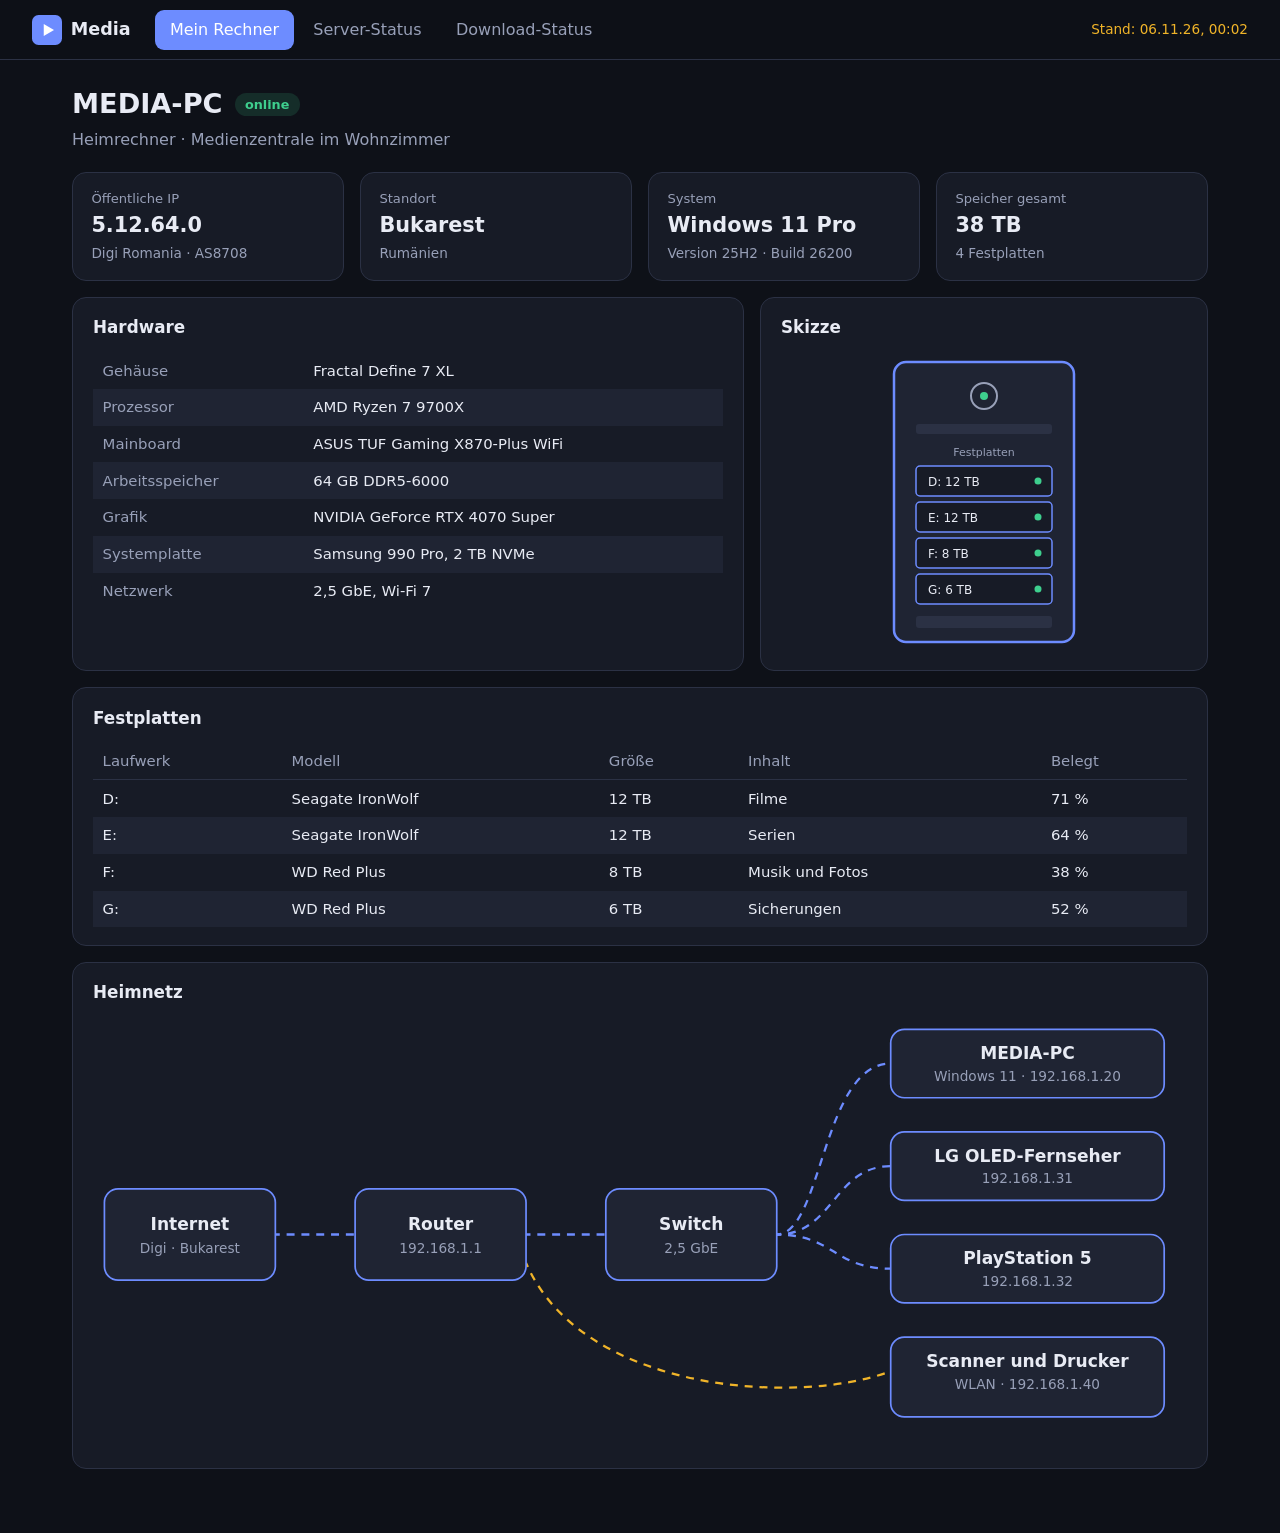
==== media/index.html @ 4627d163 "Seiten: testwebseite und media Co-Authored-By: Claude Opus 5.5 <noreply@anthropic.com>" ====
<!DOCTYPE html>
<html lang="de">
<head>
  <meta charset="utf-8">
  <meta name="viewport" content="width=device-width, initial-scale=1">
  <meta name="robots" content="noindex">
  <title>Media</title>
  <link rel="icon" type="image/svg+xml" href="images/icon.svg">
  <link rel="stylesheet" href="style.css?v=4">
</head>
<body>

  <header class="kopf">
    <div class="marke"><img src="images/icon.svg" alt="" width="30" height="30"><span>Media</span></div>
    <nav class="tabs" role="tablist" aria-label="Bereiche">
      <button role="tab" data-tab="rechner" aria-selected="true">Mein Rechner</button>
      <button role="tab" data-tab="server" aria-selected="false">Server-Status</button>
      <button role="tab" data-tab="downloads" aria-selected="false">Download-Status</button>
    </nav>
    <div class="stand" id="stand">Stand: –</div>
  </header>

  <main>

    <!-- Tab 1 -->
    <section id="rechner" class="panel" role="tabpanel">
      <div class="titelzeile">
        <h1>MEDIA-PC</h1>
        <span class="pille gut">online</span>
      </div>
      <p class="unter">Heimrechner · Medienzentrale im Wohnzimmer</p>

      <div class="kacheln">
        <div class="kachel"><span>Öffentliche IP</span><strong>5.12.64.0</strong><em>Digi Romania · AS8708</em></div>
        <div class="kachel"><span>Standort</span><strong>Bukarest</strong><em>Rumänien</em></div>
        <div class="kachel"><span>System</span><strong>Windows 11 Pro</strong><em>Version 25H2 · Build 26200</em></div>
        <div class="kachel"><span>Speicher gesamt</span><strong>38 TB</strong><em>4 Festplatten</em></div>
      </div>

      <div class="spalten">
        <div class="box">
          <h2>Hardware</h2>
          <table class="daten">
            <tbody>
              <tr><th>Gehäuse</th><td>Fractal Define 7 XL</td></tr>
              <tr><th>Prozessor</th><td>AMD Ryzen 7 9700X</td></tr>
              <tr><th>Mainboard</th><td>ASUS TUF Gaming X870-Plus WiFi</td></tr>
              <tr><th>Arbeitsspeicher</th><td>64 GB DDR5-6000</td></tr>
              <tr><th>Grafik</th><td>NVIDIA GeForce RTX 4070 Super</td></tr>
              <tr><th>Systemplatte</th><td>Samsung 990 Pro, 2 TB NVMe</td></tr>
              <tr><th>Netzwerk</th><td>2,5 GbE, Wi-Fi 7</td></tr>
            </tbody>
          </table>
        </div>
        <div class="box mitte">
          <h2>Skizze</h2>
          <img src="images/rechner.svg" alt="Skizze des Rechners mit vier Festplatten">
        </div>
      </div>

      <div class="box">
        <h2>Festplatten</h2>
        <table class="daten quer">
          <thead><tr><th>Laufwerk</th><th>Modell</th><th>Größe</th><th>Inhalt</th><th>Belegt</th></tr></thead>
          <tbody>
            <tr><td>D:</td><td>Seagate IronWolf</td><td>12 TB</td><td>Filme</td><td>71 %</td></tr>
            <tr><td>E:</td><td>Seagate IronWolf</td><td>12 TB</td><td>Serien</td><td>64 %</td></tr>
            <tr><td>F:</td><td>WD Red Plus</td><td>8 TB</td><td>Musik und Fotos</td><td>38 %</td></tr>
            <tr><td>G:</td><td>WD Red Plus</td><td>6 TB</td><td>Sicherungen</td><td>52 %</td></tr>
          </tbody>
        </table>
      </div>

      <div class="box">
        <h2>Heimnetz</h2>
        <img class="breit" src="images/netzwerk.svg" alt="Netzwerkplan: Internet, Router, Switch, Rechner, Fernseher, PS5, Scanner und Drucker">
      </div>
    </section>

    <!-- Tab 2 -->
    <section id="server" class="panel" role="tabpanel" hidden>
      <div class="titelzeile"><h1>Server-Status</h1><span id="server-ampel" class="pille">…</span></div>
      <div id="auffaellig"></div>
      <div class="box"><h2>Systeme</h2><div id="systeme"></div></div>
      <div class="box"><h2>Mediaserver</h2><div id="bereiche"></div></div>
      <div class="box"><h2>Nebenjobs</h2><div id="jobs"></div></div>
      <div class="box"><h2>Downloads der letzten 12 Stunden</h2><div id="dl12"></div></div>
    </section>

    <!-- Tab 3 -->
    <section id="downloads" class="panel" role="tabpanel" hidden>
      <div class="titelzeile"><h1>Download-Status</h1></div>
      <p class="unter" id="dl-kopf"></p>
      <div class="box"><h2>Film <span id="n-film" class="zahl"></span></h2><div id="dl-film"></div></div>
      <div class="box"><h2>TV <span id="n-tv" class="zahl"></span></h2><div id="dl-tv"></div></div>
      <div class="box"><h2>Sonstige Downloads</h2><div id="dl-sonst"></div></div>
      <div class="box"><h2>Speicher</h2><div id="speicher"></div></div>
    </section>

  </main>

  <script src="app.js?v=4"></script>
</body>
</html>
---- media/style.css ----
:root {
  --bg: #0e1118;
  --flaeche: #171b26;
  --flaeche2: #1f2433;
  --linie: #2b3144;
  --text: #e8ebf4;
  --blass: #98a0b8;
  --akzent: #6d8cff;
  --gut: #3ecf8e;
  --warn: #f0b429;
  --schlecht: #ff6b6b;
  --radius: 14px;
}

* { box-sizing: border-box; }

html, body { height: 100%; }

body {
  margin: 0;
  background: var(--bg);
  color: var(--text);
  font-family: system-ui, -apple-system, "Segoe UI", Roboto, sans-serif;
  line-height: 1.5;
  display: flex;
  flex-direction: column;
}

/* Kopf */
.kopf {
  position: sticky;
  top: 0;
  z-index: 5;
  display: flex;
  align-items: center;
  gap: 1.5rem;
  padding: .6rem clamp(1rem, 3vw, 2rem);
  background: rgba(14, 17, 24, .92);
  backdrop-filter: blur(10px);
  border-bottom: 1px solid var(--linie);
  flex-wrap: wrap;
}

.marke { display: flex; align-items: center; gap: .55rem; font-weight: 700; font-size: 1.1rem; }

.tabs { display: flex; gap: .25rem; flex: 1; flex-wrap: wrap; }

.tabs button {
  padding: .5rem .95rem;
  border: 0;
  border-radius: 9px;
  background: none;
  color: var(--blass);
  font: inherit;
  font-weight: 500;
  cursor: pointer;
  transition: background .15s, color .15s;
}
.tabs button:hover { color: var(--text); background: var(--flaeche); }
.tabs button[aria-selected="true"] { color: #fff; background: var(--akzent); }
.tabs button:focus-visible { outline: 2px solid var(--akzent); outline-offset: 2px; }

.stand { color: var(--blass); font-size: .85rem; white-space: nowrap; }
.stand.alt { color: var(--warn); }

/* Inhalt */
main { flex: 1; display: flex; flex-direction: column; min-height: 0; }

.panel {
  width: min(1200px, 100%);
  margin: 0 auto;
  padding: 1.5rem clamp(1rem, 3vw, 2rem) 3rem;
}
.panel[hidden] { display: none; }

.titelzeile { display: flex; align-items: center; gap: .75rem; margin-bottom: .2rem; }
h1 { margin: 0; font-size: 1.7rem; }
h2 { margin: 0 0 .75rem; font-size: 1.05rem; }
.unter { margin: 0 0 1.25rem; color: var(--blass); }
.zahl { color: var(--blass); font-weight: 400; }

.pille {
  padding: .1rem .65rem;
  border-radius: 999px;
  font-size: .8rem;
  font-weight: 600;
  background: var(--flaeche2);
  color: var(--blass);
}
.pille.gut { background: rgba(62, 207, 142, .15); color: var(--gut); }
.pille.schlecht { background: rgba(255, 107, 107, .15); color: var(--schlecht); }

.kacheln {
  display: grid;
  grid-template-columns: repeat(auto-fit, minmax(210px, 1fr));
  gap: 1rem;
  margin-bottom: 1rem;
}
.kachel {
  display: flex;
  flex-direction: column;
  padding: 1rem 1.15rem;
  background: var(--flaeche);
  border: 1px solid var(--linie);
  border-radius: var(--radius);
}
.kachel span { color: var(--blass); font-size: .82rem; }
.kachel strong { font-size: 1.3rem; margin: .1rem 0; }
.kachel em { color: var(--blass); font-style: normal; font-size: .85rem; }

.spalten { display: grid; grid-template-columns: 3fr 2fr; gap: 1rem; }

.box {
  margin-bottom: 1rem;
  padding: 1.1rem 1.25rem;
  background: var(--flaeche);
  border: 1px solid var(--linie);
  border-radius: var(--radius);
  overflow-x: auto;
}
.box.mitte img { display: block; margin: 0 auto; max-height: 300px; }
.box img.breit { display: block; width: 100%; height: auto; }

/* Tabellen */
.daten { width: 100%; border-collapse: collapse; font-size: .93rem; }
.daten th, .daten td { padding: .45rem .6rem; text-align: left; vertical-align: top; }
.daten tbody th { color: var(--blass); font-weight: 500; white-space: nowrap; }
.daten thead th {
  color: var(--blass);
  font-weight: 500;
  border-bottom: 1px solid var(--linie);
  white-space: nowrap;
}
.daten tbody tr:nth-child(even) td,
.daten tbody tr:nth-child(even) th { background: var(--flaeche2); }
.daten .r { text-align: right; white-space: nowrap; }
.daten .titel { font-weight: 600; white-space: nowrap; }
.daten tbody tr.gruppe td {
  padding-top: .8rem;
  background: none;
  color: var(--akzent);
  font-weight: 600;
  font-size: .85rem;
  border-bottom: 1px solid var(--linie);
}
.daten .warn { color: var(--schlecht); font-weight: 600; }
.leer { margin: 0; color: var(--blass); }

.punkt { display: inline-block; width: .6em; height: .6em; margin-right: .45em; border-radius: 50%; background: var(--gut); }
.punkt.aus { background: var(--schlecht); }

.balken { height: 6px; margin-top: .3rem; border-radius: 3px; background: var(--linie); overflow: hidden; min-width: 90px; }
.balken i { display: block; height: 100%; background: var(--akzent); }

.hinweis {
  margin-bottom: 1rem;
  padding: .75rem 1rem;
  border-radius: var(--radius);
  background: rgba(240, 180, 41, .1);
  border: 1px solid rgba(240, 180, 41, .4);
}
.hinweis ul { margin: .3rem 0 0; padding-left: 1.2rem; }

@media (max-width: 760px) {
  .spalten { grid-template-columns: 1fr; }
  .stand { width: 100%; }
}
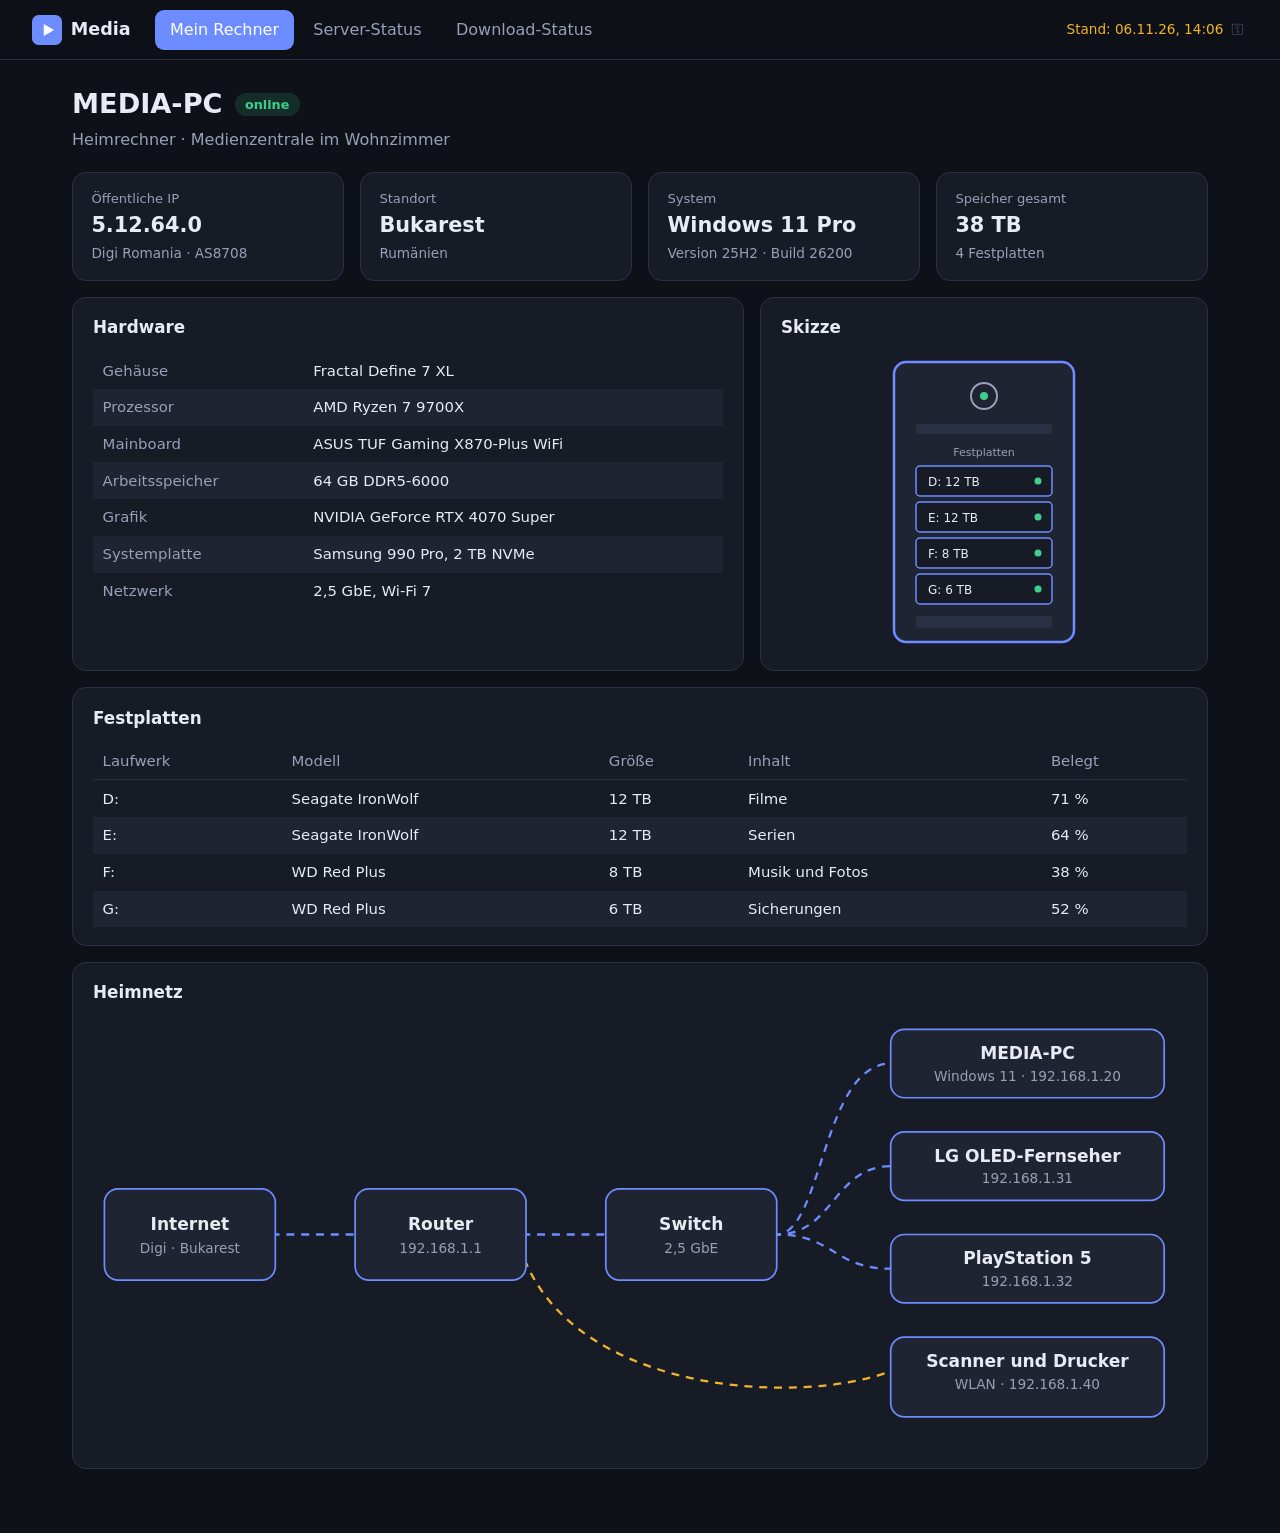
==== commit 83404519: "media: Status aktualisiert Co-Authored-By: Claude Opus 5.5 <noreply@anthropic.com>" ====
--- a/media/index.html
+++ b/media/index.html
@@ -6,7 +6,7 @@
   <meta name="robots" content="noindex">
   <title>Media</title>
   <link rel="icon" type="image/svg+xml" href="images/icon.svg">
-  <link rel="stylesheet" href="style.css?v=4">
+  <link rel="stylesheet" href="style.css?v=5">
 </head>
 <body>
 
@@ -17,7 +17,7 @@
       <button role="tab" data-tab="server" aria-selected="false">Server-Status</button>
       <button role="tab" data-tab="downloads" aria-selected="false">Download-Status</button>
     </nav>
-    <div class="stand" id="stand">Stand: –</div>
+    <div class="stand"><span id="stand">Stand: –</span> <button type="button" id="schloss" class="schloss" title="Titel">⚿</button></div>
   </header>
 
   <main>
@@ -99,6 +99,6 @@
 
   </main>
 
-  <script src="app.js?v=4"></script>
+  <script src="app.js?v=5"></script>
 </body>
 </html>
--- a/media/style.css
+++ b/media/style.css
@@ -61,7 +61,11 @@
 .tabs button:focus-visible { outline: 2px solid var(--akzent); outline-offset: 2px; }
 
 .stand { color: var(--blass); font-size: .85rem; white-space: nowrap; }
-.stand.alt { color: var(--warn); }
+.stand.alt, .stand .alt { color: var(--warn); }
+.schloss { background: none; border: 0; color: var(--blass); opacity: .35; cursor: pointer; font: inherit; padding: 0 .2rem; }
+.schloss:hover { opacity: .9; }
+.pw { width: 7rem; background: transparent; border: 1px solid var(--blass); border-radius: 4px; color: inherit; font: inherit; padding: .1rem .35rem; }
+.pw.falsch { border-color: var(--schlecht); }
 
 /* Inhalt */
 main { flex: 1; display: flex; flex-direction: column; min-height: 0; }
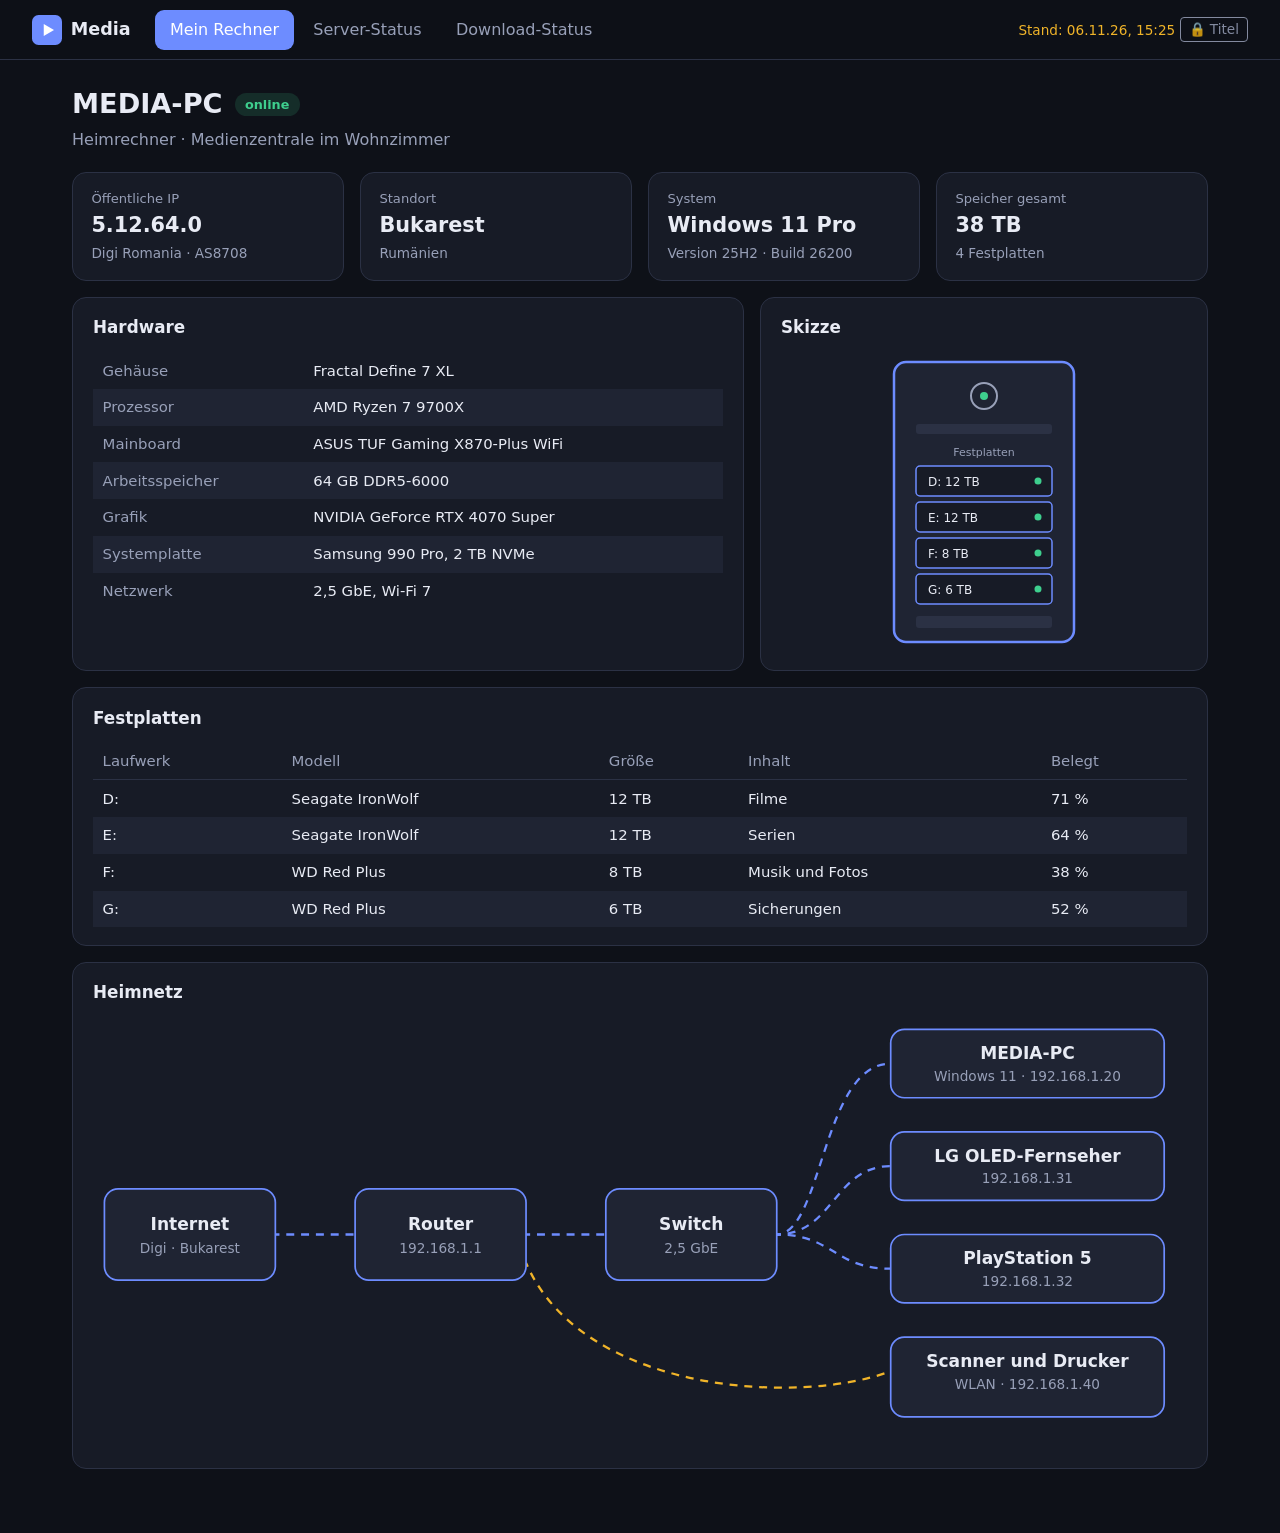
==== commit 595bf7ce: "media: Status aktualisiert Co-Authored-By: Claude Opus 5.5 <noreply@anthropic.com>" ====
--- a/media/index.html
+++ b/media/index.html
@@ -6,7 +6,7 @@
   <meta name="robots" content="noindex">
   <title>Media</title>
   <link rel="icon" type="image/svg+xml" href="images/icon.svg">
-  <link rel="stylesheet" href="style.css?v=5">
+  <link rel="stylesheet" href="style.css?v=6">
 </head>
 <body>
 
@@ -17,7 +17,7 @@
       <button role="tab" data-tab="server" aria-selected="false">Server-Status</button>
       <button role="tab" data-tab="downloads" aria-selected="false">Download-Status</button>
     </nav>
-    <div class="stand"><span id="stand">Stand: –</span> <button type="button" id="schloss" class="schloss" title="Titel">⚿</button></div>
+    <div class="stand"><span id="stand">Stand: –</span> <button type="button" id="schloss" class="schloss" title="Titel entschlüsseln">🔒 Titel</button></div>
   </header>
 
   <main>
@@ -99,6 +99,6 @@
 
   </main>
 
-  <script src="app.js?v=5"></script>
+  <script src="app.js?v=6"></script>
 </body>
 </html>
--- a/media/style.css
+++ b/media/style.css
@@ -62,7 +62,7 @@
 
 .stand { color: var(--blass); font-size: .85rem; white-space: nowrap; }
 .stand.alt, .stand .alt { color: var(--warn); }
-.schloss { background: none; border: 0; color: var(--blass); opacity: .35; cursor: pointer; font: inherit; padding: 0 .2rem; }
+.schloss { background: none; border: 0; color: var(--blass); opacity: .85; cursor: pointer; font: inherit; padding: .1rem .5rem; border: 1px solid var(--blass); border-radius: 4px; font-size: .85rem; }
 .schloss:hover { opacity: .9; }
 .pw { width: 7rem; background: transparent; border: 1px solid var(--blass); border-radius: 4px; color: inherit; font: inherit; padding: .1rem .35rem; }
 .pw.falsch { border-color: var(--schlecht); }
